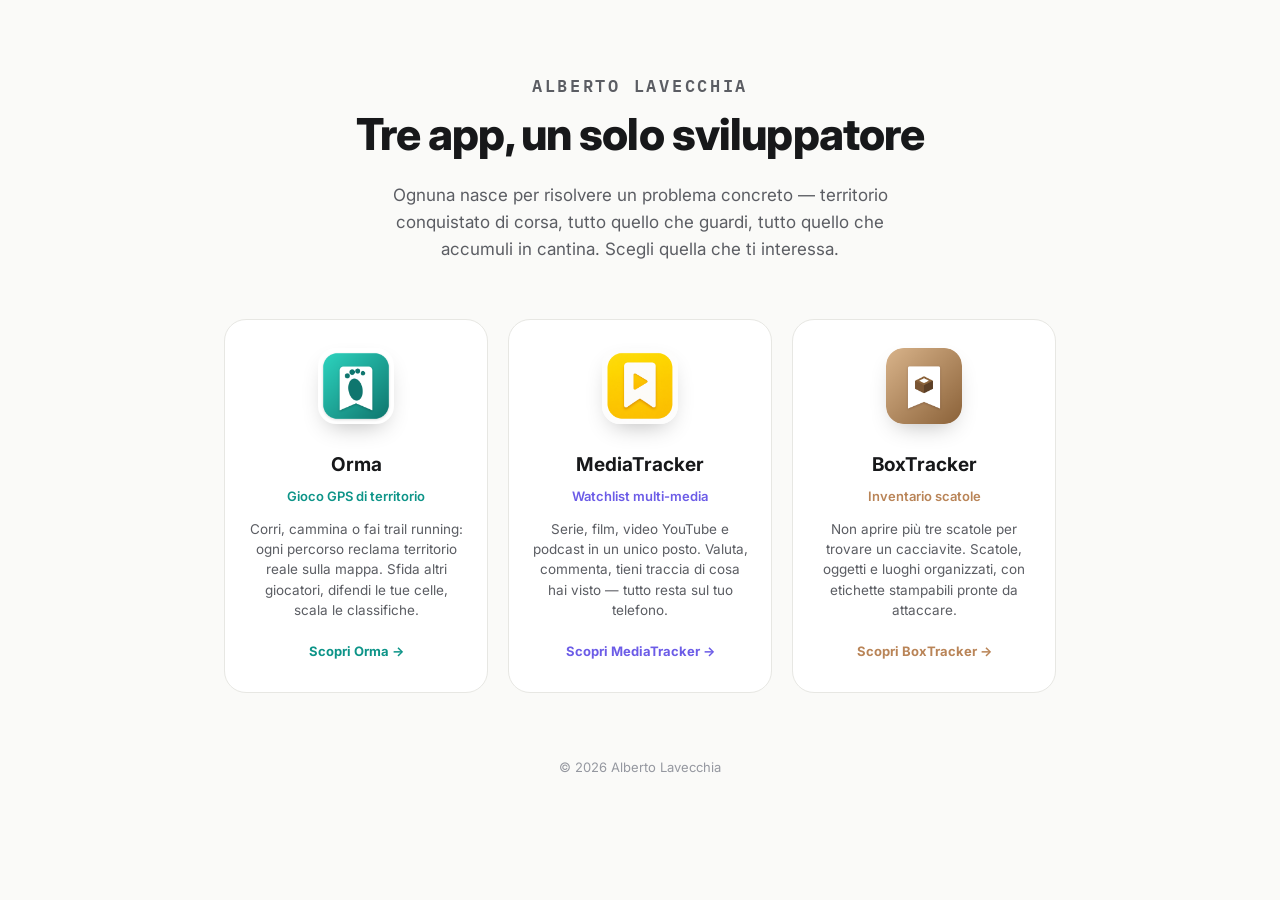
==== index.html @ cb860d1b "Add landing pages for Orma, MediaTracker, BoxTracker One page per app, styled in each app's own bran" ====
<!doctype html>
<html lang="it">
<head>
<meta charset="utf-8">
<meta name="viewport" content="width=device-width, initial-scale=1">
<title>App di Alberto Lavecchia</title>
<meta name="description" content="Orma, MediaTracker e BoxTracker — tre app indipendenti, stesso sviluppatore.">
<link rel="icon" href="data:,">
<link rel="preconnect" href="https://fonts.googleapis.com">
<link rel="stylesheet" href="https://fonts.googleapis.com/css2?family=Inter:wght@400;500;600;700;800&family=IBM+Plex+Mono:wght@500;600&display=swap">
<style>
  :root {
    --paper: #FAFAF8;
    --surface: #FFFFFF;
    --ink: #17181A;
    --ink-muted: #5B5D63;
    --ink-faint: #9598A0;
    --line: #E7E7E3;
  }
  * { box-sizing: border-box; }
  body {
    margin: 0; background: var(--paper); color: var(--ink);
    font-family: "Inter", system-ui, sans-serif; line-height: 1.6; -webkit-font-smoothing: antialiased;
  }
  .wrap { max-width: 880px; margin: 0 auto; padding: 72px 24px 60px; }
  header.hub { text-align: center; margin-bottom: 56px; }
  .hub-kicker {
    font-family: "IBM Plex Mono", monospace; font-size: 12px; font-weight: 600;
    letter-spacing: 0.16em; text-transform: uppercase; color: var(--ink-faint); margin: 0 0 14px;
  }
  h1 { font-size: clamp(32px, 5.5vw, 44px); font-weight: 800; letter-spacing: -0.02em; margin: 0 0 12px; }
  header.hub p { font-size: 17px; color: var(--ink-muted); max-width: 46ch; margin: 0 auto; }

  .apps { display: grid; grid-template-columns: repeat(3, 1fr); gap: 20px; }
  .app-card {
    display: block; text-decoration: none; color: inherit;
    background: var(--surface); border: 1px solid var(--line); border-radius: 22px;
    padding: 28px 22px; text-align: center;
    transition: transform 0.18s ease, box-shadow 0.18s ease;
    position: relative; overflow: hidden;
  }
  .app-card::before {
    content: ""; position: absolute; inset: 0; opacity: 0;
    background: var(--card-gradient); transition: opacity 0.18s ease;
  }
  .app-card:hover { transform: translateY(-4px); box-shadow: 0 20px 40px -20px rgba(20,20,20,0.25); }
  .app-card:hover::before { opacity: 0.06; }
  .app-card > * { position: relative; }
  .app-card img { width: 76px; height: 76px; border-radius: 18px; margin: 0 auto 18px; box-shadow: 0 10px 24px -10px rgba(0,0,0,0.3); }
  .app-card h2 { font-size: 19px; font-weight: 700; margin: 0 0 6px; }
  .app-card .tag { font-size: 13px; color: var(--card-accent); font-weight: 600; margin: 0 0 12px; }
  .app-card .desc { font-size: 13.5px; color: var(--ink-muted); margin: 0 0 18px; line-height: 1.5; min-height: 60px; }
  .app-card .cta {
    display: inline-flex; align-items: center; gap: 6px; font-size: 13px; font-weight: 700;
    color: var(--card-accent);
  }
  .app-card[data-a="orma"] { --card-accent: #0D9488; --card-gradient: linear-gradient(135deg,#2DD4BF,#0D9488); }
  .app-card[data-a="mt"] { --card-accent: #6C5CE7; --card-gradient: linear-gradient(135deg,#8C7CFF,#6C5CE7); }
  .app-card[data-a="bt"] { --card-accent: #B98457; --card-gradient: linear-gradient(135deg,#D9B48B,#B98457); }

  footer { text-align: center; margin-top: 64px; font-size: 13px; color: var(--ink-faint); }

  @media (max-width: 720px) {
    .apps { grid-template-columns: 1fr; }
  }
</style>
</head>
<body>
  <div class="wrap">
    <header class="hub">
      <p class="hub-kicker">Alberto Lavecchia</p>
      <h1>Tre app, un solo sviluppatore</h1>
      <p>Ognuna nasce per risolvere un problema concreto — territorio conquistato di corsa, tutto quello che guardi, tutto quello che accumuli in cantina. Scegli quella che ti interessa.</p>
    </header>

    <div class="apps">
      <a class="app-card" data-a="orma" href="orma/">
        <img src="assets/orma-icon.png" alt="Icona di Orma">
        <h2>Orma</h2>
        <p class="tag">Gioco GPS di territorio</p>
        <p class="desc">Corri, cammina o fai trail running: ogni percorso reclama territorio reale sulla mappa. Sfida altri giocatori, difendi le tue celle, scala le classifiche.</p>
        <span class="cta">Scopri Orma →</span>
      </a>
      <a class="app-card" data-a="mt" href="mediatracker/">
        <img src="assets/mediatracker-icon.png" alt="Icona di MediaTracker">
        <h2>MediaTracker</h2>
        <p class="tag">Watchlist multi-media</p>
        <p class="desc">Serie, film, video YouTube e podcast in un unico posto. Valuta, commenta, tieni traccia di cosa hai visto — tutto resta sul tuo telefono.</p>
        <span class="cta">Scopri MediaTracker →</span>
      </a>
      <a class="app-card" data-a="bt" href="boxtracker/">
        <img src="assets/boxtracker-icon.png" alt="Icona di BoxTracker">
        <h2>BoxTracker</h2>
        <p class="tag">Inventario scatole</p>
        <p class="desc">Non aprire più tre scatole per trovare un cacciavite. Scatole, oggetti e luoghi organizzati, con etichette stampabili pronte da attaccare.</p>
        <span class="cta">Scopri BoxTracker →</span>
      </a>
    </div>

    <footer>© 2026 Alberto Lavecchia</footer>
  </div>
</body>
</html>
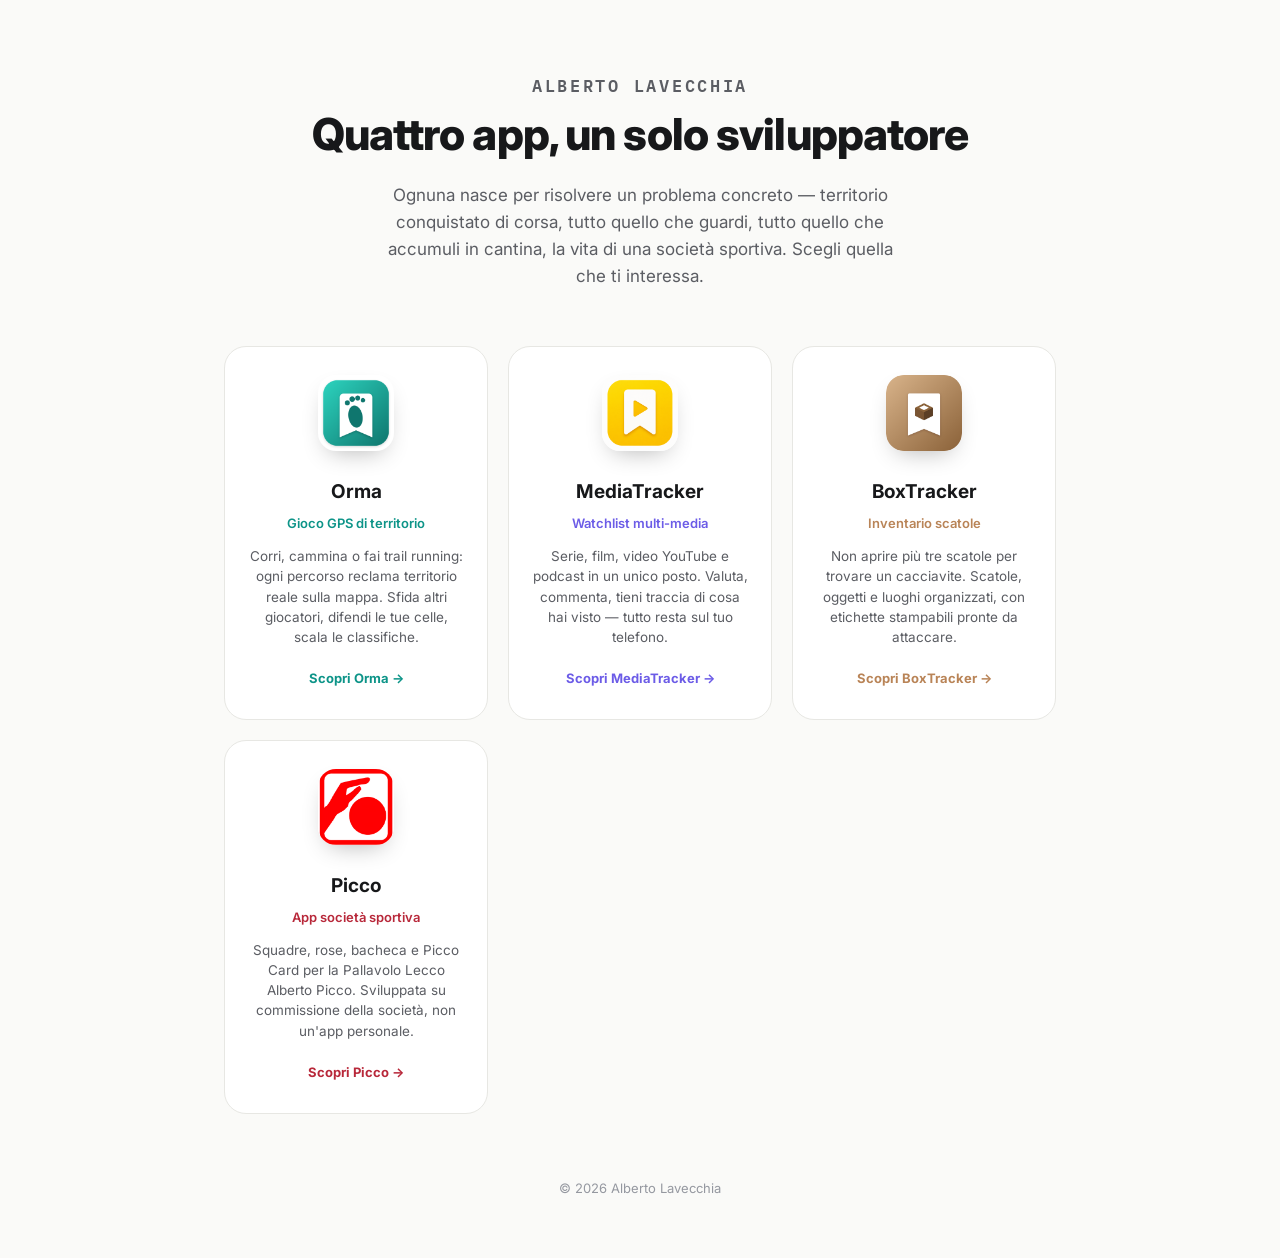
==== commit 2aeb828d: "Add Picco to the app hub, with its own landing page Picco is now under development (Pallavolo Lecco " ====
--- a/index.html
+++ b/index.html
@@ -4,7 +4,7 @@
 <meta charset="utf-8">
 <meta name="viewport" content="width=device-width, initial-scale=1">
 <title>App di Alberto Lavecchia</title>
-<meta name="description" content="Orma, MediaTracker e BoxTracker — tre app indipendenti, stesso sviluppatore.">
+<meta name="description" content="Orma, MediaTracker, BoxTracker e Picco — quattro app indipendenti, stesso sviluppatore.">
 <link rel="icon" href="data:,">
 <link rel="preconnect" href="https://fonts.googleapis.com">
 <link rel="stylesheet" href="https://fonts.googleapis.com/css2?family=Inter:wght@400;500;600;700;800&family=IBM+Plex+Mono:wght@500;600&display=swap">
@@ -31,7 +31,7 @@
   h1 { font-size: clamp(32px, 5.5vw, 44px); font-weight: 800; letter-spacing: -0.02em; margin: 0 0 12px; }
   header.hub p { font-size: 17px; color: var(--ink-muted); max-width: 46ch; margin: 0 auto; }
 
-  .apps { display: grid; grid-template-columns: repeat(3, 1fr); gap: 20px; }
+  .apps { display: grid; grid-template-columns: repeat(auto-fit, minmax(230px, 1fr)); gap: 20px; }
   .app-card {
     display: block; text-decoration: none; color: inherit;
     background: var(--surface); border: 1px solid var(--line); border-radius: 22px;
@@ -57,6 +57,7 @@
   .app-card[data-a="orma"] { --card-accent: #0D9488; --card-gradient: linear-gradient(135deg,#2DD4BF,#0D9488); }
   .app-card[data-a="mt"] { --card-accent: #6C5CE7; --card-gradient: linear-gradient(135deg,#8C7CFF,#6C5CE7); }
   .app-card[data-a="bt"] { --card-accent: #B98457; --card-gradient: linear-gradient(135deg,#D9B48B,#B98457); }
+  .app-card[data-a="picco"] { --card-accent: #B8283A; --card-gradient: linear-gradient(135deg,#BC9A3F,#B8283A); }
 
   footer { text-align: center; margin-top: 64px; font-size: 13px; color: var(--ink-faint); }
 
@@ -69,8 +70,8 @@
   <div class="wrap">
     <header class="hub">
       <p class="hub-kicker">Alberto Lavecchia</p>
-      <h1>Tre app, un solo sviluppatore</h1>
-      <p>Ognuna nasce per risolvere un problema concreto — territorio conquistato di corsa, tutto quello che guardi, tutto quello che accumuli in cantina. Scegli quella che ti interessa.</p>
+      <h1>Quattro app, un solo sviluppatore</h1>
+      <p>Ognuna nasce per risolvere un problema concreto — territorio conquistato di corsa, tutto quello che guardi, tutto quello che accumuli in cantina, la vita di una società sportiva. Scegli quella che ti interessa.</p>
     </header>
 
     <div class="apps">
@@ -95,6 +96,13 @@
         <p class="desc">Non aprire più tre scatole per trovare un cacciavite. Scatole, oggetti e luoghi organizzati, con etichette stampabili pronte da attaccare.</p>
         <span class="cta">Scopri BoxTracker →</span>
       </a>
+      <a class="app-card" data-a="picco" href="picco/">
+        <img src="assets/picco-icon.png" alt="Icona di Picco">
+        <h2>Picco</h2>
+        <p class="tag">App società sportiva</p>
+        <p class="desc">Squadre, rose, bacheca e Picco Card per la Pallavolo Lecco Alberto Picco. Sviluppata su commissione della società, non un'app personale.</p>
+        <span class="cta">Scopri Picco →</span>
+      </a>
     </div>
 
     <footer>© 2026 Alberto Lavecchia</footer>
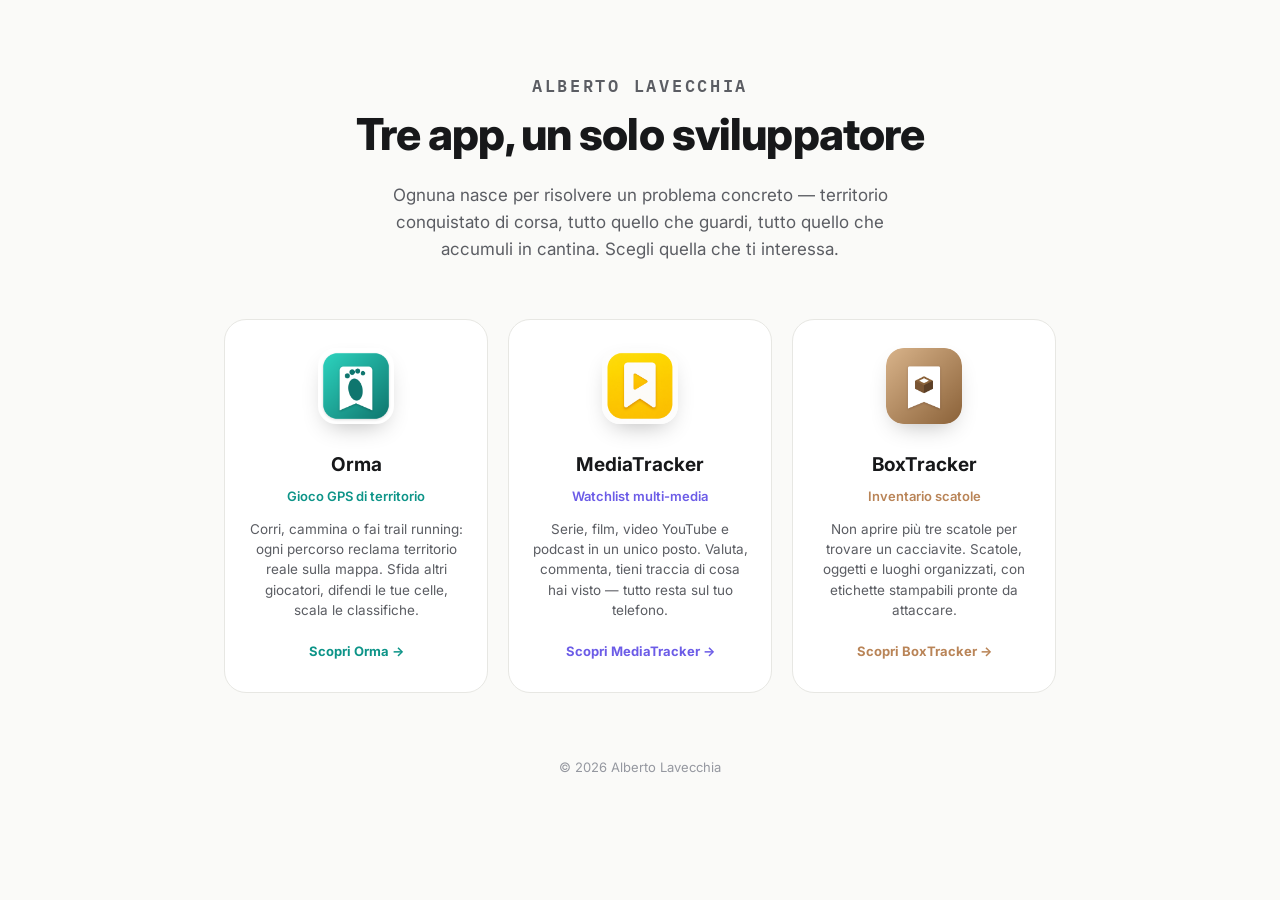
==== commit 7b116182: "Remove Picco from the hub temporarily — project paused Picco (Pallavolo Lecco Alberto Picco) develop" ====
--- a/index.html
+++ b/index.html
@@ -4,7 +4,7 @@
 <meta charset="utf-8">
 <meta name="viewport" content="width=device-width, initial-scale=1">
 <title>App di Alberto Lavecchia</title>
-<meta name="description" content="Orma, MediaTracker, BoxTracker e Picco — quattro app indipendenti, stesso sviluppatore.">
+<meta name="description" content="Orma, MediaTracker e BoxTracker — tre app indipendenti, stesso sviluppatore.">
 <link rel="icon" href="data:,">
 <link rel="preconnect" href="https://fonts.googleapis.com">
 <link rel="stylesheet" href="https://fonts.googleapis.com/css2?family=Inter:wght@400;500;600;700;800&family=IBM+Plex+Mono:wght@500;600&display=swap">
@@ -57,7 +57,6 @@
   .app-card[data-a="orma"] { --card-accent: #0D9488; --card-gradient: linear-gradient(135deg,#2DD4BF,#0D9488); }
   .app-card[data-a="mt"] { --card-accent: #6C5CE7; --card-gradient: linear-gradient(135deg,#8C7CFF,#6C5CE7); }
   .app-card[data-a="bt"] { --card-accent: #B98457; --card-gradient: linear-gradient(135deg,#D9B48B,#B98457); }
-  .app-card[data-a="picco"] { --card-accent: #B8283A; --card-gradient: linear-gradient(135deg,#BC9A3F,#B8283A); }
 
   footer { text-align: center; margin-top: 64px; font-size: 13px; color: var(--ink-faint); }
 
@@ -70,8 +69,8 @@
   <div class="wrap">
     <header class="hub">
       <p class="hub-kicker">Alberto Lavecchia</p>
-      <h1>Quattro app, un solo sviluppatore</h1>
-      <p>Ognuna nasce per risolvere un problema concreto — territorio conquistato di corsa, tutto quello che guardi, tutto quello che accumuli in cantina, la vita di una società sportiva. Scegli quella che ti interessa.</p>
+      <h1>Tre app, un solo sviluppatore</h1>
+      <p>Ognuna nasce per risolvere un problema concreto — territorio conquistato di corsa, tutto quello che guardi, tutto quello che accumuli in cantina. Scegli quella che ti interessa.</p>
     </header>
 
     <div class="apps">
@@ -96,14 +95,11 @@
         <p class="desc">Non aprire più tre scatole per trovare un cacciavite. Scatole, oggetti e luoghi organizzati, con etichette stampabili pronte da attaccare.</p>
         <span class="cta">Scopri BoxTracker →</span>
       </a>
-      <a class="app-card" data-a="picco" href="picco/">
-        <img src="assets/picco-icon.png" alt="Icona di Picco">
-        <h2>Picco</h2>
-        <p class="tag">App società sportiva</p>
-        <p class="desc">Squadre, rose, bacheca e Picco Card per la Pallavolo Lecco Alberto Picco. Sviluppata su commissione della società, non un'app personale.</p>
-        <span class="cta">Scopri Picco →</span>
-      </a>
     </div>
+    <!-- Picco (società Pallavolo Lecco Alberto Picco) rimossa temporaneamente qui il 2026-09-03 —
+         progetto in pausa, in attesa di uno sponsor per sbloccare Supabase. Pagina e icona restano
+         su disco (picco/index.html, assets/picco-icon.png), non cancellate — basta rimettere la
+         card qui sopra (vedi git history di questo file per il markup) quando il progetto riparte. -->
 
     <footer>© 2026 Alberto Lavecchia</footer>
   </div>
